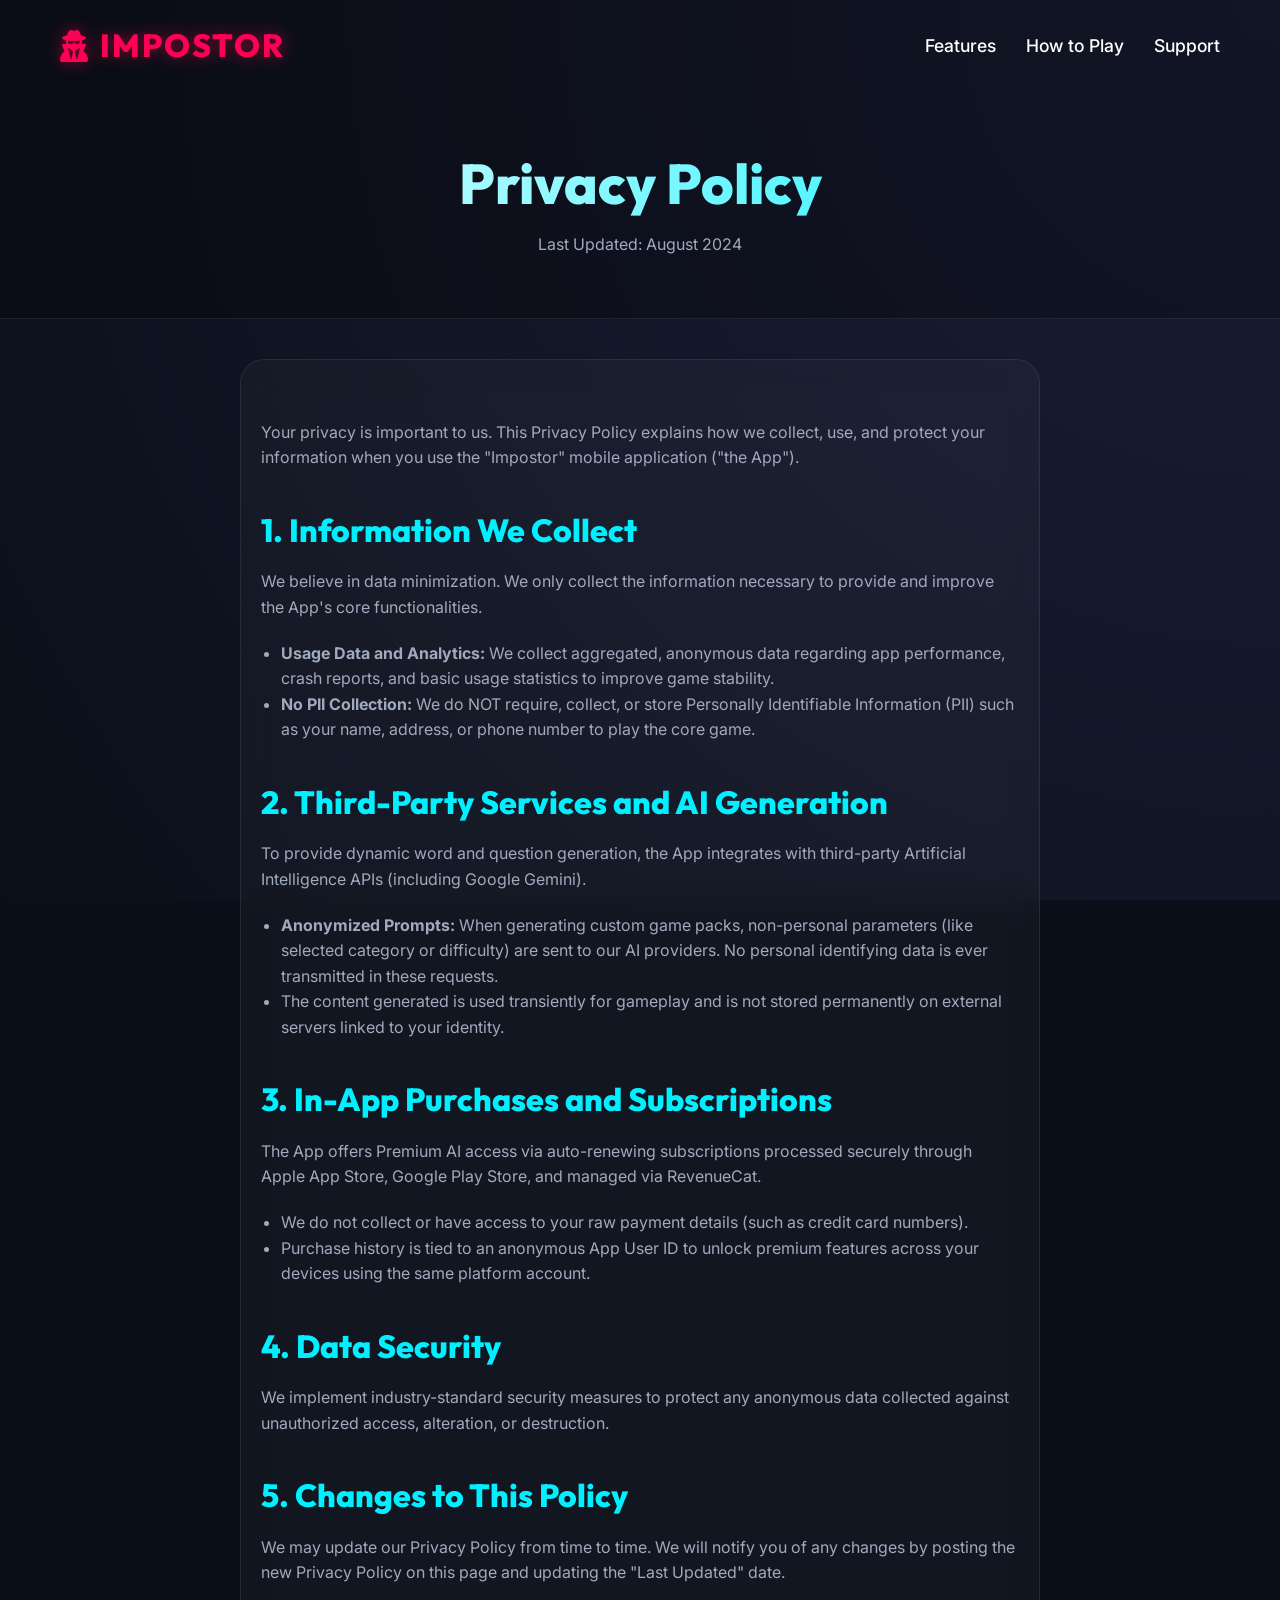
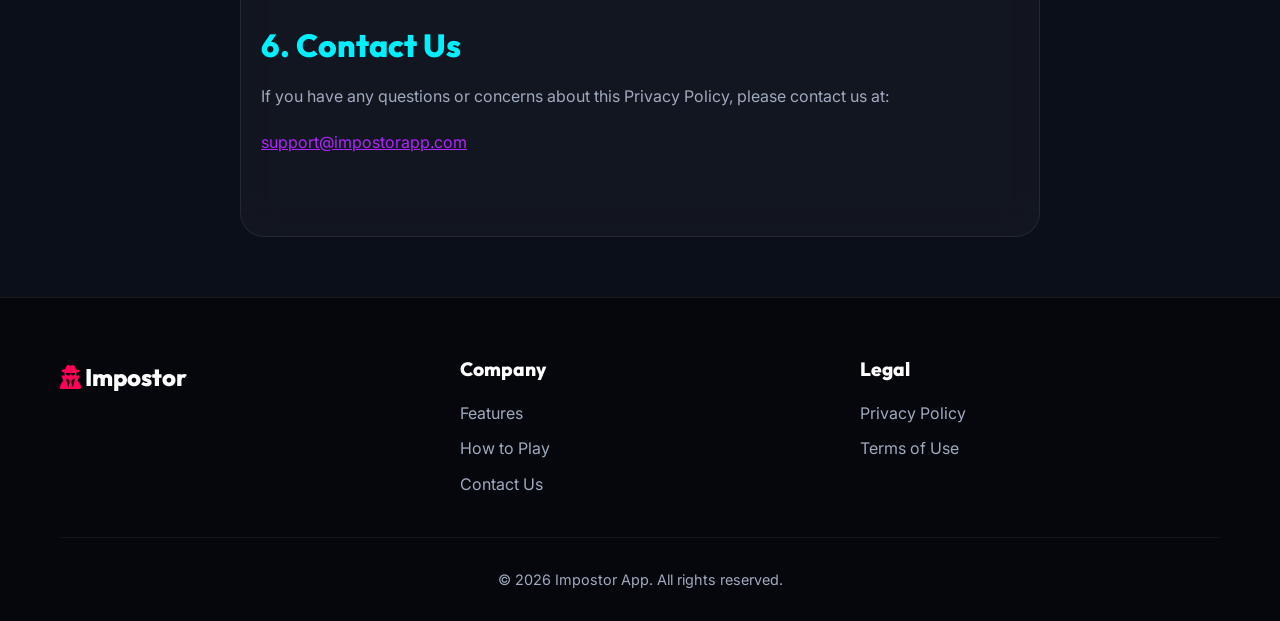
==== privacy-policy.html @ 06b59956 "Initial commit for Impostor landing page" ====
<!DOCTYPE html>
<html lang="en">
<head>
    <meta charset="UTF-8">
    <meta name="viewport" content="width=device-width, initial-scale=1.0">
    <title>Privacy Policy | Impostor App</title>
    <meta name="description" content="Privacy Policy for the Impostor mobile game.">
    <link rel="stylesheet" href="https://cdnjs.cloudflare.com/ajax/libs/font-awesome/6.4.0/css/all.min.css">
    <link rel="stylesheet" href="assets/css/style.css">
</head>
<body>

    <!-- Header / Navbar -->
    <nav class="navbar">
        <div class="container nav-container">
            <a href="index.html" class="logo">
                <i class="fa-solid fa-user-secret"></i>
                Impostor
            </a>
            <div class="nav-links">
                <a href="index.html#features">Features</a>
                <a href="index.html#how-to-play">How to Play</a>
                <a href="support.html">Support</a>
            </div>
            <button class="mobile-menu-btn">
                <i class="fa-solid fa-bars"></i>
            </button>
        </div>
    </nav>

    <!-- Page Header -->
    <header class="page-header">
        <div class="container">
            <h1 class="fade-in">Privacy Policy</h1>
            <p class="fade-in" style="transition-delay: 0.1s; color: var(--text-muted);">Last Updated: August 2024</p>
        </div>
    </header>

    <!-- Content Section -->
    <main class="content-section glass-panel fade-in" style="margin-top: 40px; margin-bottom: 60px;">
        <p>Your privacy is important to us. This Privacy Policy explains how we collect, use, and protect your information when you use the "Impostor" mobile application ("the App").</p>

        <h2>1. Information We Collect</h2>
        <p>We believe in data minimization. We only collect the information necessary to provide and improve the App's core functionalities.</p>
        <ul>
            <li><strong>Usage Data and Analytics:</strong> We collect aggregated, anonymous data regarding app performance, crash reports, and basic usage statistics to improve game stability.</li>
            <li><strong>No PII Collection:</strong> We do NOT require, collect, or store Personally Identifiable Information (PII) such as your name, address, or phone number to play the core game.</li>
        </ul>

        <h2>2. Third-Party Services and AI Generation</h2>
        <p>To provide dynamic word and question generation, the App integrates with third-party Artificial Intelligence APIs (including Google Gemini).</p>
        <ul>
            <li><strong>Anonymized Prompts:</strong> When generating custom game packs, non-personal parameters (like selected category or difficulty) are sent to our AI providers. No personal identifying data is ever transmitted in these requests.</li>
            <li>The content generated is used transiently for gameplay and is not stored permanently on external servers linked to your identity.</li>
        </ul>

        <h2>3. In-App Purchases and Subscriptions</h2>
        <p>The App offers Premium AI access via auto-renewing subscriptions processed securely through Apple App Store, Google Play Store, and managed via RevenueCat.</p>
        <ul>
            <li>We do not collect or have access to your raw payment details (such as credit card numbers).</li>
            <li>Purchase history is tied to an anonymous App User ID to unlock premium features across your devices using the same platform account.</li>
        </ul>

        <h2>4. Data Security</h2>
        <p>We implement industry-standard security measures to protect any anonymous data collected against unauthorized access, alteration, or destruction.</p>

        <h2>5. Changes to This Policy</h2>
        <p>We may update our Privacy Policy from time to time. We will notify you of any changes by posting the new Privacy Policy on this page and updating the "Last Updated" date.</p>

        <h2>6. Contact Us</h2>
        <p>If you have any questions or concerns about this Privacy Policy, please contact us at:</p>
        <p><a href="mailto:support@impostorapp.com">support@impostorapp.com</a></p>
    </main>

    <!-- Footer -->
    <footer>
        <div class="container">
            <div class="footer-content">
                <div class="footer-brand">
                    <a href="index.html" class="footer-logo">
                        <i class="fa-solid fa-user-secret" style="color: var(--neon-red);"></i> Impostor
                    </a>
                </div>
                <div class="footer-links">
                    <h4>Company</h4>
                    <ul>
                        <li><a href="index.html#features">Features</a></li>
                        <li><a href="index.html#how-to-play">How to Play</a></li>
                        <li><a href="support.html">Contact Us</a></li>
                    </ul>
                </div>
                <div class="footer-links">
                    <h4>Legal</h4>
                    <ul>
                        <li><a href="privacy-policy.html">Privacy Policy</a></li>
                        <li><a href="terms.html">Terms of Use</a></li>
                    </ul>
                </div>
            </div>
            <div class="footer-bottom">
                <p>&copy; <span id="current-year"></span> Impostor App. All rights reserved.</p>
            </div>
        </div>
    </footer>

    <script src="assets/js/main.js"></script>
</body>
</html>
---- assets/css/style.css ----
@import url('https://fonts.googleapis.com/css2?family=Inter:wght@300;400;500;600&family=Outfit:wght@400;600;800&display=swap');

:root {
  /* Colors */
  --bg-color: #0B0F19;
  --bg-gradient: radial-gradient(circle at top right, #1a1e36, #0B0F19);
  --text-main: #ffffff;
  --text-muted: #a0aabf;
  
  /* Neons */
  --neon-cyan: #00f0ff;
  --neon-purple: #b026ff;
  --neon-red: #ff0055;
  --neon-green: #00ff66;

  /* Glassmorphism */
  --glass-bg: rgba(255, 255, 255, 0.03);
  --glass-border: rgba(255, 255, 255, 0.08);
  --glass-glow: rgba(0, 240, 255, 0.15);

  /* Typography */
  --font-heading: 'Outfit', sans-serif;
  --font-body: 'Inter', sans-serif;
  
  /* Spacing */
  --section-padding: 100px 20px;
}

* {
  margin: 0;
  padding: 0;
  box-sizing: border-box;
}

html {
  scroll-behavior: smooth;
}

body {
  font-family: var(--font-body);
  background-color: var(--bg-color);
  background-image: var(--bg-gradient);
  background-attachment: fixed;
  color: var(--text-main);
  line-height: 1.6;
  overflow-x: hidden;
}

h1, h2, h3, h4 {
  font-family: var(--font-heading);
  font-weight: 800;
  line-height: 1.2;
}

a {
  text-decoration: none;
  color: var(--text-main);
  transition: all 0.3s ease;
}

ul {
  list-style: none;
}

/* Utilities */
.container {
  max-width: 1200px;
  margin: 0 auto;
  padding: 0 20px;
}

.text-gradient {
  background: linear-gradient(90deg, var(--neon-cyan), var(--neon-purple));
  -webkit-background-clip: text;
  -webkit-text-fill-color: transparent;
  background-clip: text;
}

.text-red {
  color: var(--neon-red);
  text-shadow: 0 0 10px rgba(255, 0, 85, 0.5);
}

/* Glassmorphism */
.glass-panel {
  background: var(--glass-bg);
  backdrop-filter: blur(16px);
  -webkit-backdrop-filter: blur(16px);
  border: 1px solid var(--glass-border);
  border-radius: 24px;
  padding: 40px;
  transition: transform 0.3s ease, box-shadow 0.3s ease, border-color 0.3s ease;
}

.glass-panel:hover {
  transform: translateY(-5px);
  border-color: rgba(255, 255, 255, 0.15);
  box-shadow: 0 10px 40px var(--glass-glow);
}

/* Buttons */
.btn {
  display: inline-flex;
  align-items: center;
  justify-content: center;
  padding: 14px 28px;
  border-radius: 12px;
  font-family: var(--font-heading);
  font-weight: 600;
  font-size: 1.1rem;
  cursor: pointer;
  transition: all 0.3s ease;
  border: none;
  position: relative;
  overflow: hidden;
}

.btn-primary {
  background: linear-gradient(135deg, var(--neon-cyan), #0088ff);
  color: #000;
  box-shadow: 0 0 20px rgba(0, 240, 255, 0.4);
}

.btn-primary:hover {
  transform: scale(1.05);
  box-shadow: 0 0 30px rgba(0, 240, 255, 0.6);
}

.btn-secondary {
  background: var(--glass-bg);
  color: var(--text-main);
  border: 1px solid var(--glass-border);
  backdrop-filter: blur(10px);
}

.btn-secondary:hover {
  background: rgba(255, 255, 255, 0.1);
  border-color: var(--neon-purple);
  box-shadow: 0 0 20px rgba(176, 38, 255, 0.3);
}

/* Navbar */
.navbar {
  position: fixed;
  top: 0;
  left: 0;
  width: 100%;
  padding: 20px 0;
  z-index: 1000;
  transition: all 0.3s ease;
}

.navbar.scrolled {
  background: rgba(11, 15, 25, 0.8);
  backdrop-filter: blur(20px);
  -webkit-backdrop-filter: blur(20px);
  border-bottom: 1px solid var(--glass-border);
  padding: 15px 0;
}

.nav-container {
  display: flex;
  justify-content: space-between;
  align-items: center;
}

.logo {
  font-family: var(--font-heading);
  font-size: 2rem;
  font-weight: 800;
  letter-spacing: 2px;
  color: var(--neon-red);
  text-transform: uppercase;
  text-shadow: 0 0 15px rgba(255, 0, 85, 0.5);
  display: flex;
  align-items: center;
  gap: 10px;
}

.logo img {
  height: 40px;
}

.nav-links {
  display: flex;
  gap: 30px;
}

.nav-links a {
  font-size: 1.1rem;
  font-weight: 500;
  position: relative;
}

.nav-links a::after {
  content: '';
  position: absolute;
  bottom: -5px;
  left: 0;
  width: 0%;
  height: 2px;
  background: var(--neon-cyan);
  transition: width 0.3s ease;
}

.nav-links a:hover::after {
  width: 100%;
}

.mobile-menu-btn {
  display: none;
  background: none;
  border: none;
  color: var(--text-main);
  font-size: 2rem;
  cursor: pointer;
}

/* Hero Section */
.hero {
  padding: 180px 20px 100px;
  min-height: 100vh;
  display: flex;
  align-items: center;
  position: relative;
}

.hero-content {
  display: grid;
  grid-template-columns: 1fr 1fr;
  gap: 50px;
  align-items: center;
}

.hero-text h1 {
  font-size: 4.5rem;
  margin-bottom: 20px;
}

.hero-text p {
  font-size: 1.3rem;
  color: var(--text-muted);
  margin-bottom: 40px;
  max-width: 500px;
}

.hero-buttons {
  display: flex;
  gap: 20px;
}

.hero-visual {
  position: relative;
  display: flex;
  justify-content: center;
}

.phone-mockup {
  width: 300px;
  height: 600px;
  background: var(--glass-bg);
  border: 2px solid var(--glass-border);
  border-radius: 40px;
  position: relative;
  box-shadow: 0 0 50px rgba(0, 240, 255, 0.2);
  display: flex;
  flex-direction: column;
  align-items: center;
  justify-content: center;
  animation: float 6s ease-in-out infinite;
  overflow: hidden;
}

.phone-mockup::before {
  content: '';
  position: absolute;
  top: 0;
  left: 0;
  width: 100%;
  height: 100%;
  background: linear-gradient(135deg, rgba(255,255,255,0.1) 0%, rgba(255,255,255,0) 50%);
  pointer-events: none;
}

.phone-notch {
  width: 120px;
  height: 25px;
  background: #000;
  border-bottom-left-radius: 15px;
  border-bottom-right-radius: 15px;
  position: absolute;
  top: 0;
  z-index: 10;
}

.phone-screen {
  width: 100%;
  height: 100%;
  padding: 40px 20px;
  display: flex;
  flex-direction: column;
  align-items: center;
  justify-content: center;
  text-align: center;
}

.impostor-icon {
  font-size: 5rem;
  color: var(--neon-red);
  margin-bottom: 20px;
  filter: drop-shadow(0 0 15px rgba(255, 0, 85, 0.6));
  animation: pulse-glow 2s infinite;
}

/* Features Section */
.features {
  padding: var(--section-padding);
  position: relative;
}

.section-header {
  text-align: center;
  margin-bottom: 60px;
}

.section-header h2 {
  font-size: 3rem;
  margin-bottom: 15px;
}

.section-header p {
  font-size: 1.2rem;
  color: var(--text-muted);
}

.features-grid {
  display: grid;
  grid-template-columns: repeat(3, 1fr);
  gap: 30px;
}

.feature-icon {
  font-size: 3rem;
  margin-bottom: 20px;
  display: inline-block;
}

.glass-panel:nth-child(1) .feature-icon { color: var(--neon-cyan); text-shadow: 0 0 15px rgba(0,240,255,0.5); }
.glass-panel:nth-child(2) .feature-icon { color: var(--neon-purple); text-shadow: 0 0 15px rgba(176,38,255,0.5); }
.glass-panel:nth-child(3) .feature-icon { color: var(--neon-green); text-shadow: 0 0 15px rgba(0,255,102,0.5); }

.feature-card h3 {
  font-size: 1.5rem;
  margin-bottom: 15px;
}

.feature-card p {
  color: var(--text-muted);
}

/* How to Play Section */
.how-to-play {
  padding: var(--section-padding);
  background: rgba(0, 0, 0, 0.3);
}

.steps-container {
  display: flex;
  flex-direction: column;
  gap: 40px;
  max-width: 800px;
  margin: 0 auto;
}

.step {
  display: flex;
  align-items: center;
  gap: 30px;
  background: var(--glass-bg);
  border: 1px solid var(--glass-border);
  padding: 30px;
  border-radius: 20px;
  position: relative;
}

.step-number {
  font-family: var(--font-heading);
  font-size: 4rem;
  font-weight: 800;
  color: rgba(255, 255, 255, 0.1);
  background: linear-gradient(135deg, var(--neon-cyan), var(--neon-purple));
  -webkit-background-clip: text;
  -webkit-text-fill-color: transparent;
  line-height: 1;
}

.step-content h3 {
  font-size: 1.5rem;
  margin-bottom: 10px;
}

.step-content p {
  color: var(--text-muted);
}

/* Footer */
footer {
  padding: 60px 20px 30px;
  border-top: 1px solid var(--glass-border);
  background: rgba(0, 0, 0, 0.5);
}

.footer-content {
  display: grid;
  grid-template-columns: repeat(auto-fit, minmax(200px, 1fr));
  gap: 40px;
  margin-bottom: 40px;
}

.footer-logo {
  font-family: var(--font-heading);
  font-size: 1.5rem;
  font-weight: 800;
  color: var(--text-main);
  margin-bottom: 15px;
  display: inline-block;
}

.footer-links h4 {
  font-size: 1.2rem;
  margin-bottom: 20px;
  color: var(--text-main);
}

.footer-links ul {
  display: flex;
  flex-direction: column;
  gap: 10px;
}

.footer-links a {
  color: var(--text-muted);
}

.footer-links a:hover {
  color: var(--neon-cyan);
}

.footer-bottom {
  text-align: center;
  padding-top: 30px;
  border-top: 1px solid rgba(255, 255, 255, 0.05);
  color: var(--text-muted);
  font-size: 0.9rem;
}

/* Animations */
@keyframes float {
  0% { transform: translateY(0px); }
  50% { transform: translateY(-20px); }
  100% { transform: translateY(0px); }
}

@keyframes pulse-glow {
  0% { filter: drop-shadow(0 0 10px rgba(255, 0, 85, 0.4)); transform: scale(1); }
  50% { filter: drop-shadow(0 0 25px rgba(255, 0, 85, 0.8)); transform: scale(1.05); }
  100% { filter: drop-shadow(0 0 10px rgba(255, 0, 85, 0.4)); transform: scale(1); }
}

.fade-in {
  opacity: 0;
  transform: translateY(30px);
  transition: opacity 0.8s ease, transform 0.8s ease;
}

.fade-in.visible {
  opacity: 1;
  transform: translateY(0);
}

/* Responsive Design */
@media (max-width: 992px) {
  .hero-content {
    grid-template-columns: 1fr;
    text-align: center;
  }
  
  .hero-text p {
    margin: 0 auto 40px;
  }
  
  .hero-buttons {
    justify-content: center;
  }
  
  .features-grid {
    grid-template-columns: repeat(2, 1fr);
  }
}

@media (max-width: 768px) {
  .nav-links {
    position: fixed;
    top: 0;
    right: -100%;
    width: 250px;
    height: 100vh;
    background: rgba(11, 15, 25, 0.95);
    backdrop-filter: blur(20px);
    display: flex;
    flex-direction: column;
    padding: 80px 30px;
    transition: right 0.3s ease;
    border-left: 1px solid var(--glass-border);
  }

  .nav-links.active {
    right: 0;
  }

  .mobile-menu-btn {
    display: block;
    z-index: 1001;
  }
  
  .hero-text h1 {
    font-size: 3rem;
  }
  
  .features-grid {
    grid-template-columns: 1fr;
  }
  
  .step {
    flex-direction: column;
    text-align: center;
  }
  
  .hero-buttons {
    flex-direction: column;
  }
}

/* Specific inner pages layout */
.page-header {
  padding: 150px 20px 60px;
  text-align: center;
  background: rgba(0, 0, 0, 0.3);
  border-bottom: 1px solid var(--glass-border);
}

.page-header h1 {
  font-size: 3.5rem;
  margin-bottom: 15px;
  background: linear-gradient(90deg, var(--text-main), var(--neon-cyan));
  -webkit-background-clip: text;
  -webkit-text-fill-color: transparent;
}

.content-section {
  padding: 60px 20px;
  max-width: 800px;
  margin: 0 auto;
}

.content-section h2 {
  font-size: 2rem;
  margin: 40px 0 20px;
  color: var(--neon-cyan);
}

.content-section h3 {
  font-size: 1.5rem;
  margin: 30px 0 15px;
}

.content-section p, .content-section ul {
  margin-bottom: 20px;
  color: var(--text-muted);
}

.content-section ul {
  padding-left: 20px;
  list-style: disc;
}

.content-section a {
  color: var(--neon-purple);
  text-decoration: underline;
}

.contact-card {
  text-align: center;
  margin-top: 40px;
}

.contact-email {
  font-size: 1.5rem;
  color: var(--neon-cyan);
  font-weight: 600;
  margin: 20px 0;
  display: block;
}
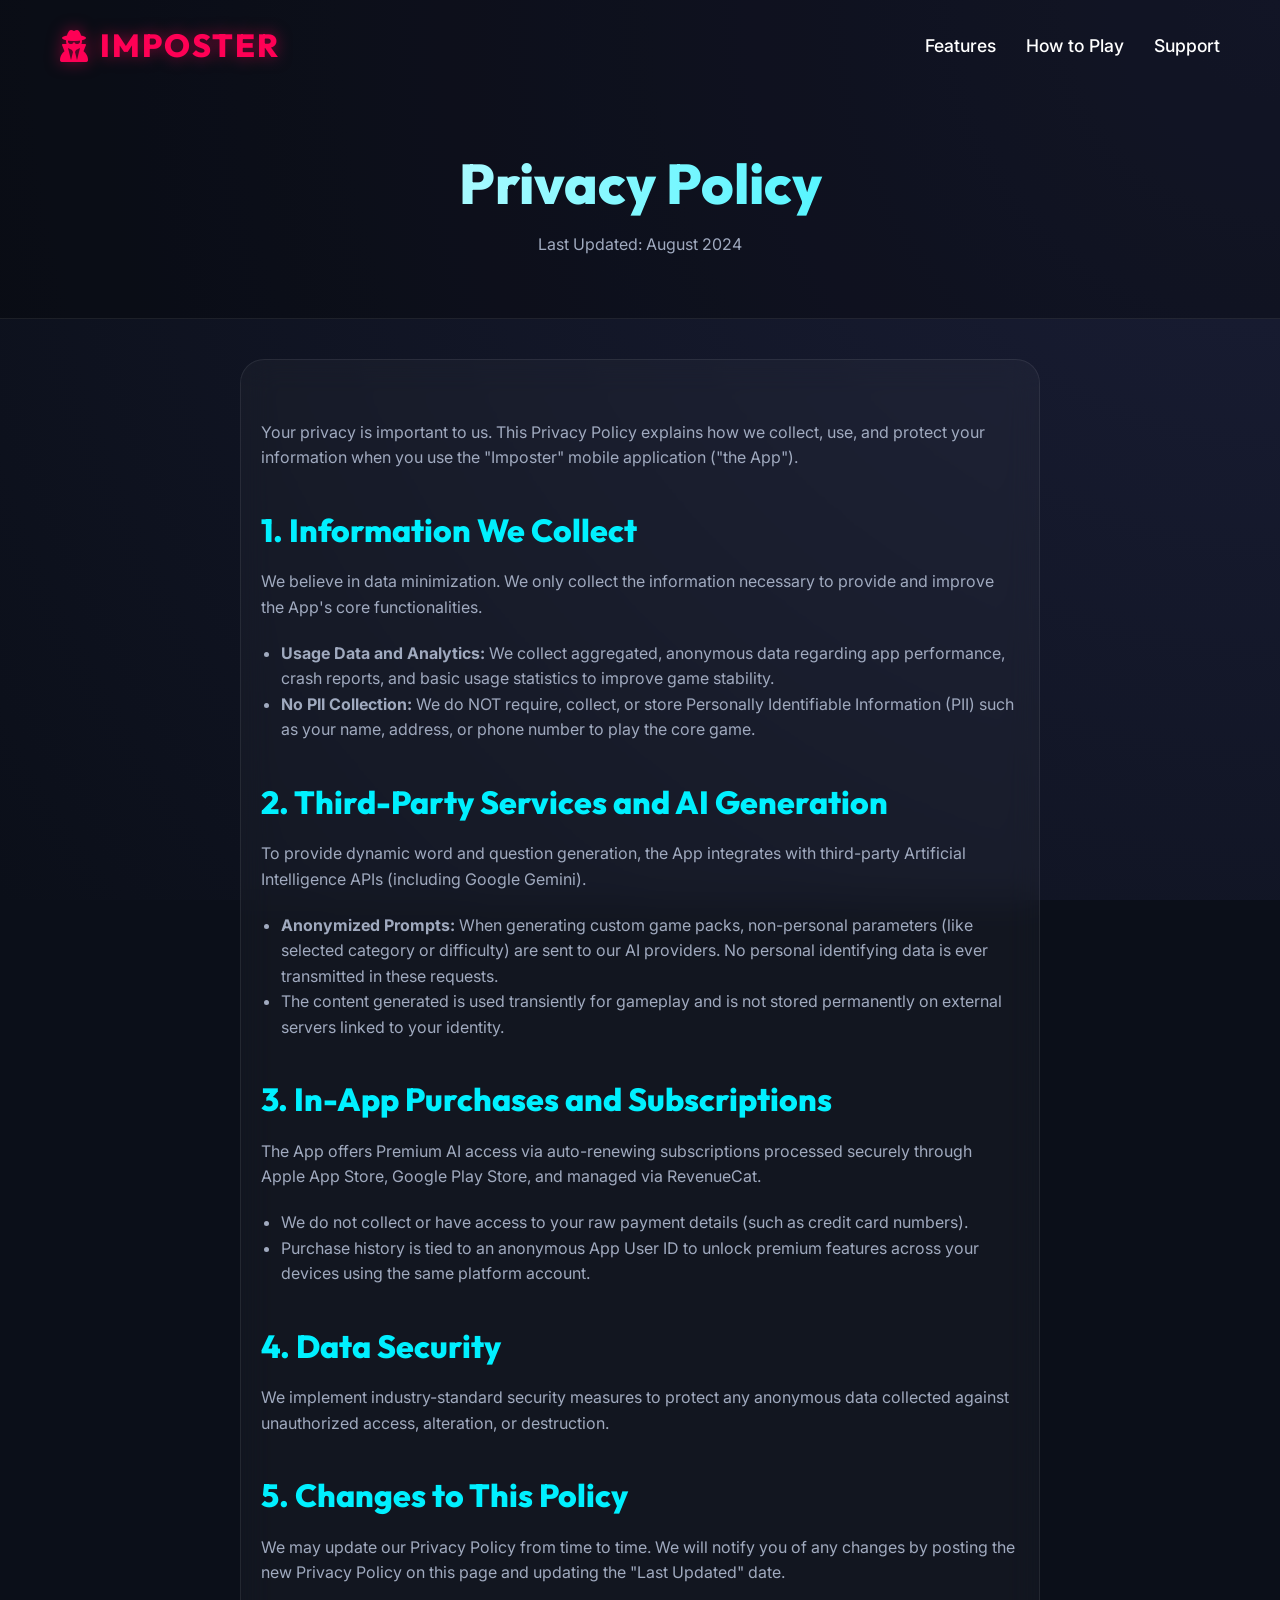
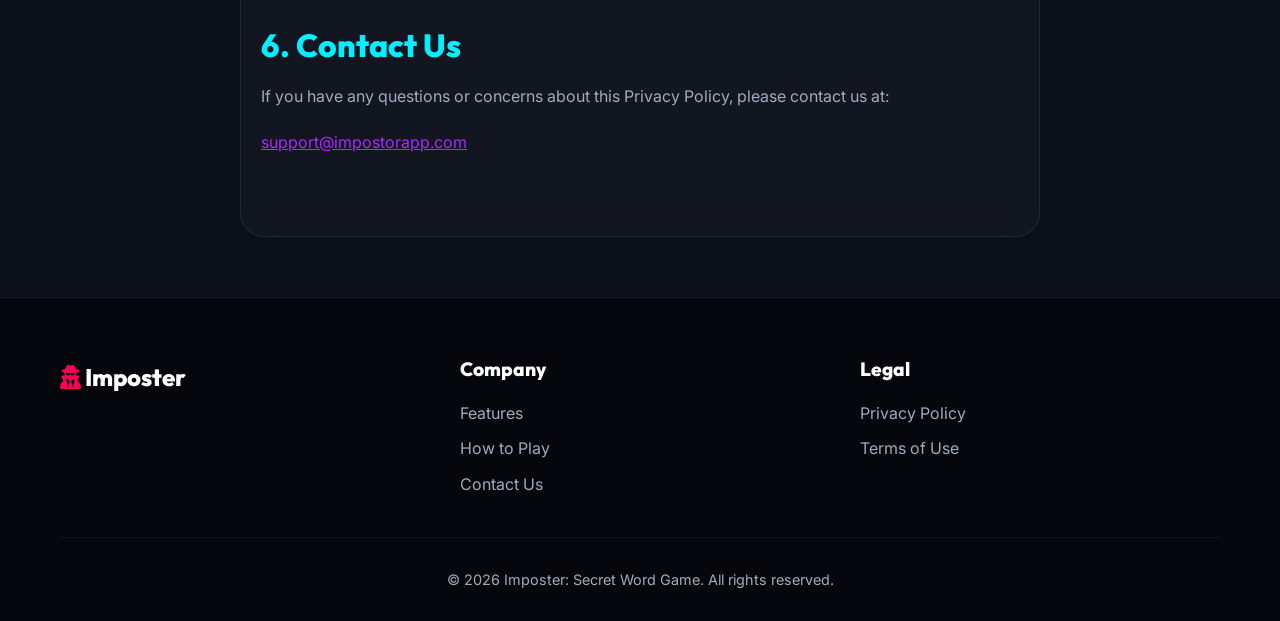
==== commit 2b9e4ae0: "Update app name to Imposter: Secret Word Game" ====
--- a/privacy-policy.html
+++ b/privacy-policy.html
@@ -3,8 +3,8 @@
 <head>
     <meta charset="UTF-8">
     <meta name="viewport" content="width=device-width, initial-scale=1.0">
-    <title>Privacy Policy | Impostor App</title>
-    <meta name="description" content="Privacy Policy for the Impostor mobile game.">
+    <title>Privacy Policy | Imposter: Secret Word Game</title>
+    <meta name="description" content="Privacy Policy for the Imposter mobile game.">
     <link rel="stylesheet" href="https://cdnjs.cloudflare.com/ajax/libs/font-awesome/6.4.0/css/all.min.css">
     <link rel="stylesheet" href="assets/css/style.css">
 </head>
@@ -15,7 +15,7 @@
         <div class="container nav-container">
             <a href="index.html" class="logo">
                 <i class="fa-solid fa-user-secret"></i>
-                Impostor
+                Imposter
             </a>
             <div class="nav-links">
                 <a href="index.html#features">Features</a>
@@ -38,7 +38,7 @@
 
     <!-- Content Section -->
     <main class="content-section glass-panel fade-in" style="margin-top: 40px; margin-bottom: 60px;">
-        <p>Your privacy is important to us. This Privacy Policy explains how we collect, use, and protect your information when you use the "Impostor" mobile application ("the App").</p>
+        <p>Your privacy is important to us. This Privacy Policy explains how we collect, use, and protect your information when you use the "Imposter" mobile application ("the App").</p>
 
         <h2>1. Information We Collect</h2>
         <p>We believe in data minimization. We only collect the information necessary to provide and improve the App's core functionalities.</p>
@@ -78,7 +78,7 @@
             <div class="footer-content">
                 <div class="footer-brand">
                     <a href="index.html" class="footer-logo">
-                        <i class="fa-solid fa-user-secret" style="color: var(--neon-red);"></i> Impostor
+                        <i class="fa-solid fa-user-secret" style="color: var(--neon-red);"></i> Imposter
                     </a>
                 </div>
                 <div class="footer-links">
@@ -98,7 +98,7 @@
                 </div>
             </div>
             <div class="footer-bottom">
-                <p>&copy; <span id="current-year"></span> Impostor App. All rights reserved.</p>
+                <p>&copy; <span id="current-year"></span> Imposter: Secret Word Game. All rights reserved.</p>
             </div>
         </div>
     </footer>
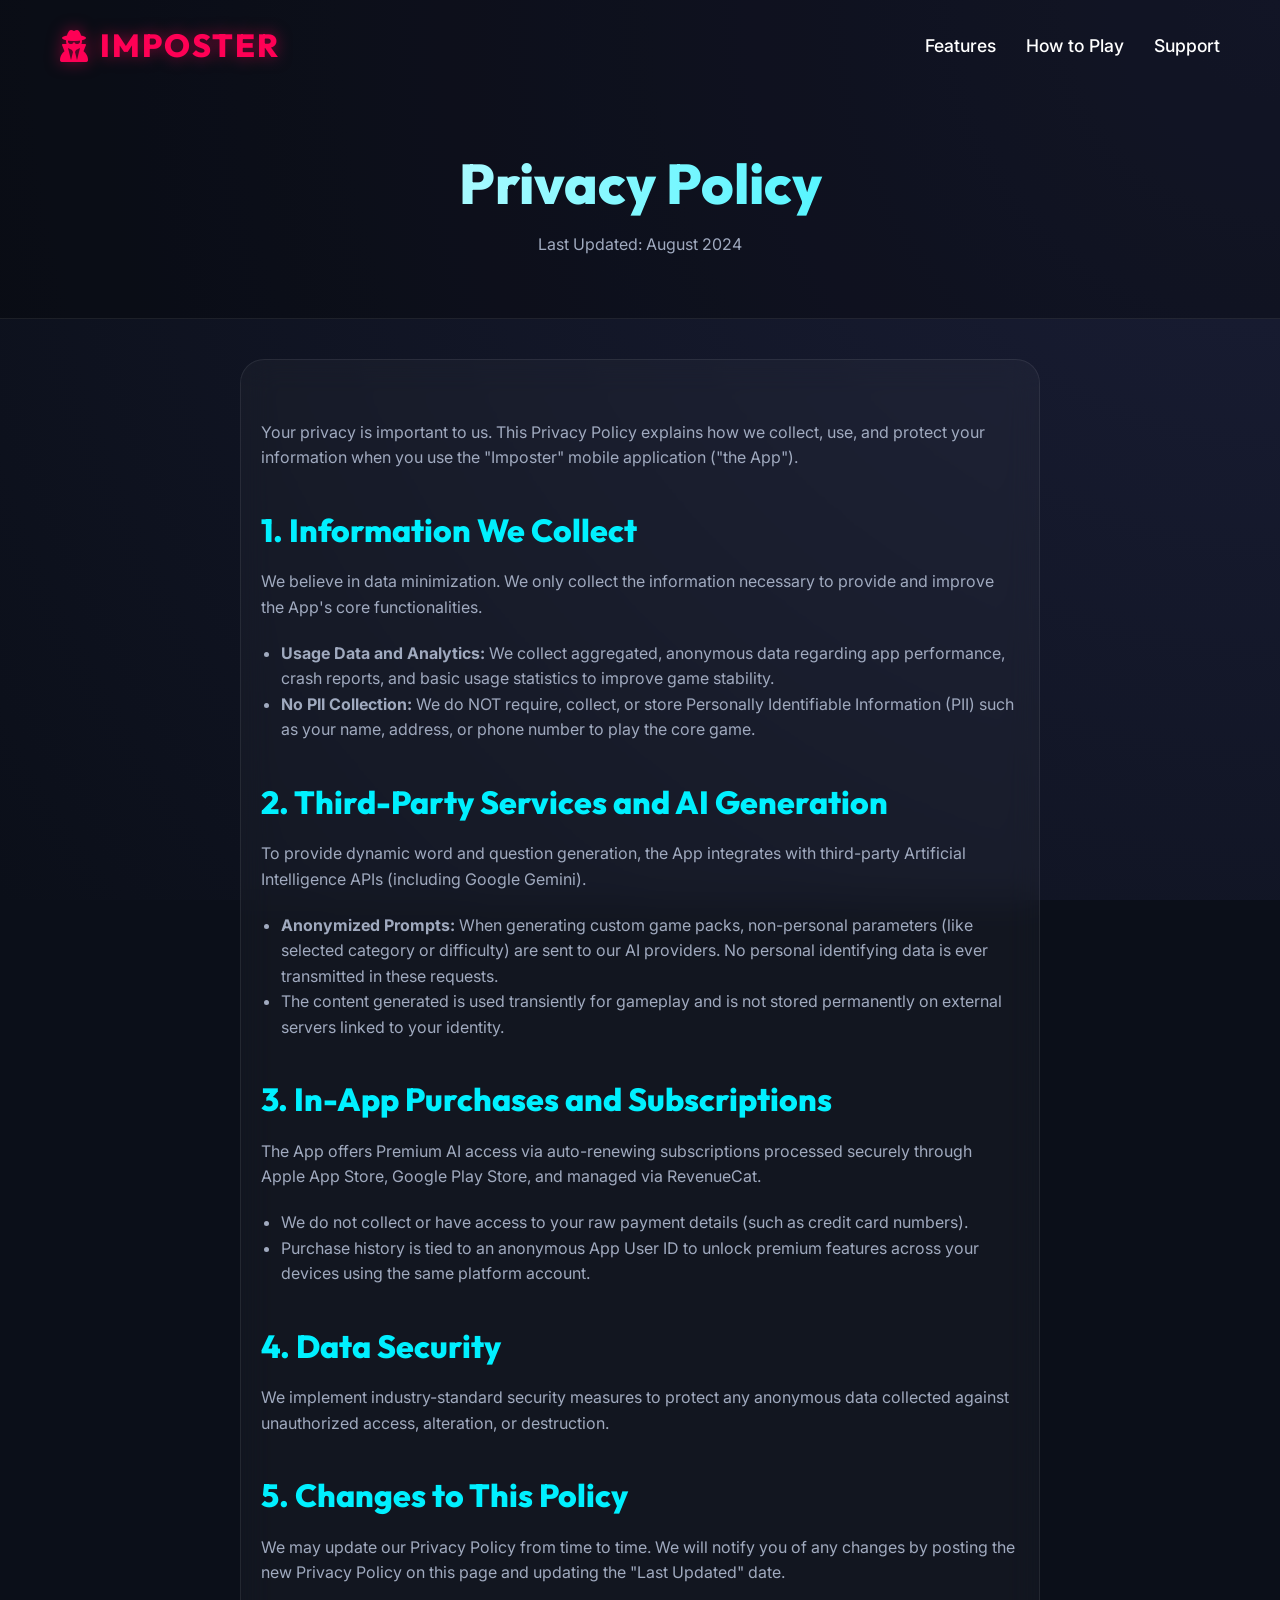
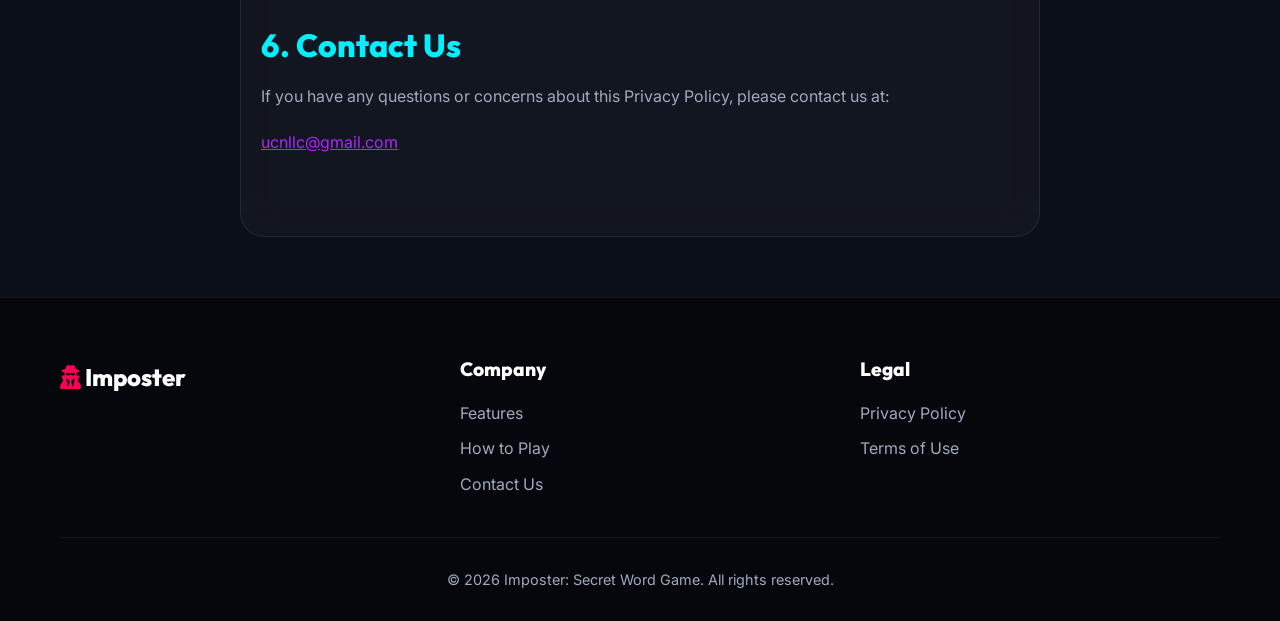
==== commit efcb0a58: "Update support email to ucnllc@gmail.com everywhere" ====
--- a/privacy-policy.html
+++ b/privacy-policy.html
@@ -69,7 +69,7 @@
 
         <h2>6. Contact Us</h2>
         <p>If you have any questions or concerns about this Privacy Policy, please contact us at:</p>
-        <p><a href="mailto:support@impostorapp.com">support@impostorapp.com</a></p>
+        <p><a href="mailto:ucnllc@gmail.com">ucnllc@gmail.com</a></p>
     </main>
 
     <!-- Footer -->
--- a/assets/css/style.css
+++ b/assets/css/style.css
@@ -601,3 +601,61 @@
   margin: 20px 0;
   display: block;
 }
+
+/* Contact Form */
+.contact-form {
+  max-width: 600px;
+  margin: 0 auto;
+}
+
+.form-group {
+  margin-bottom: 20px;
+}
+
+.form-group label {
+  display: block;
+  margin-bottom: 8px;
+  color: var(--text-main);
+  font-weight: 500;
+}
+
+.form-group input,
+.form-group textarea {
+  width: 100%;
+  padding: 15px;
+  box-sizing: border-box;
+  border-radius: 12px;
+  background: rgba(0, 0, 0, 0.4);
+  border: 1px solid var(--glass-border);
+  color: var(--text-main);
+  font-family: var(--font-body);
+  font-size: 1rem;
+  transition: all 0.3s ease;
+}
+
+.form-group input:focus,
+.form-group textarea:focus {
+  outline: none;
+  border-color: var(--neon-cyan);
+  box-shadow: 0 0 15px rgba(0, 240, 255, 0.2);
+  background: rgba(0, 0, 0, 0.6);
+}
+
+.form-group input::placeholder,
+.form-group textarea::placeholder {
+  color: rgba(255, 255, 255, 0.3);
+}
+
+/* Chrome/Webkit Autofill Background Fix */
+input:-webkit-autofill,
+input:-webkit-autofill:hover, 
+input:-webkit-autofill:focus, 
+input:-webkit-autofill:active,
+textarea:-webkit-autofill,
+textarea:-webkit-autofill:hover,
+textarea:-webkit-autofill:focus,
+textarea:-webkit-autofill:active {
+    -webkit-box-shadow: 0 0 0 30px #0B0F19 inset !important;
+    -webkit-text-fill-color: var(--text-main) !important;
+    transition: background-color 5000s ease-in-out 0s;
+}
